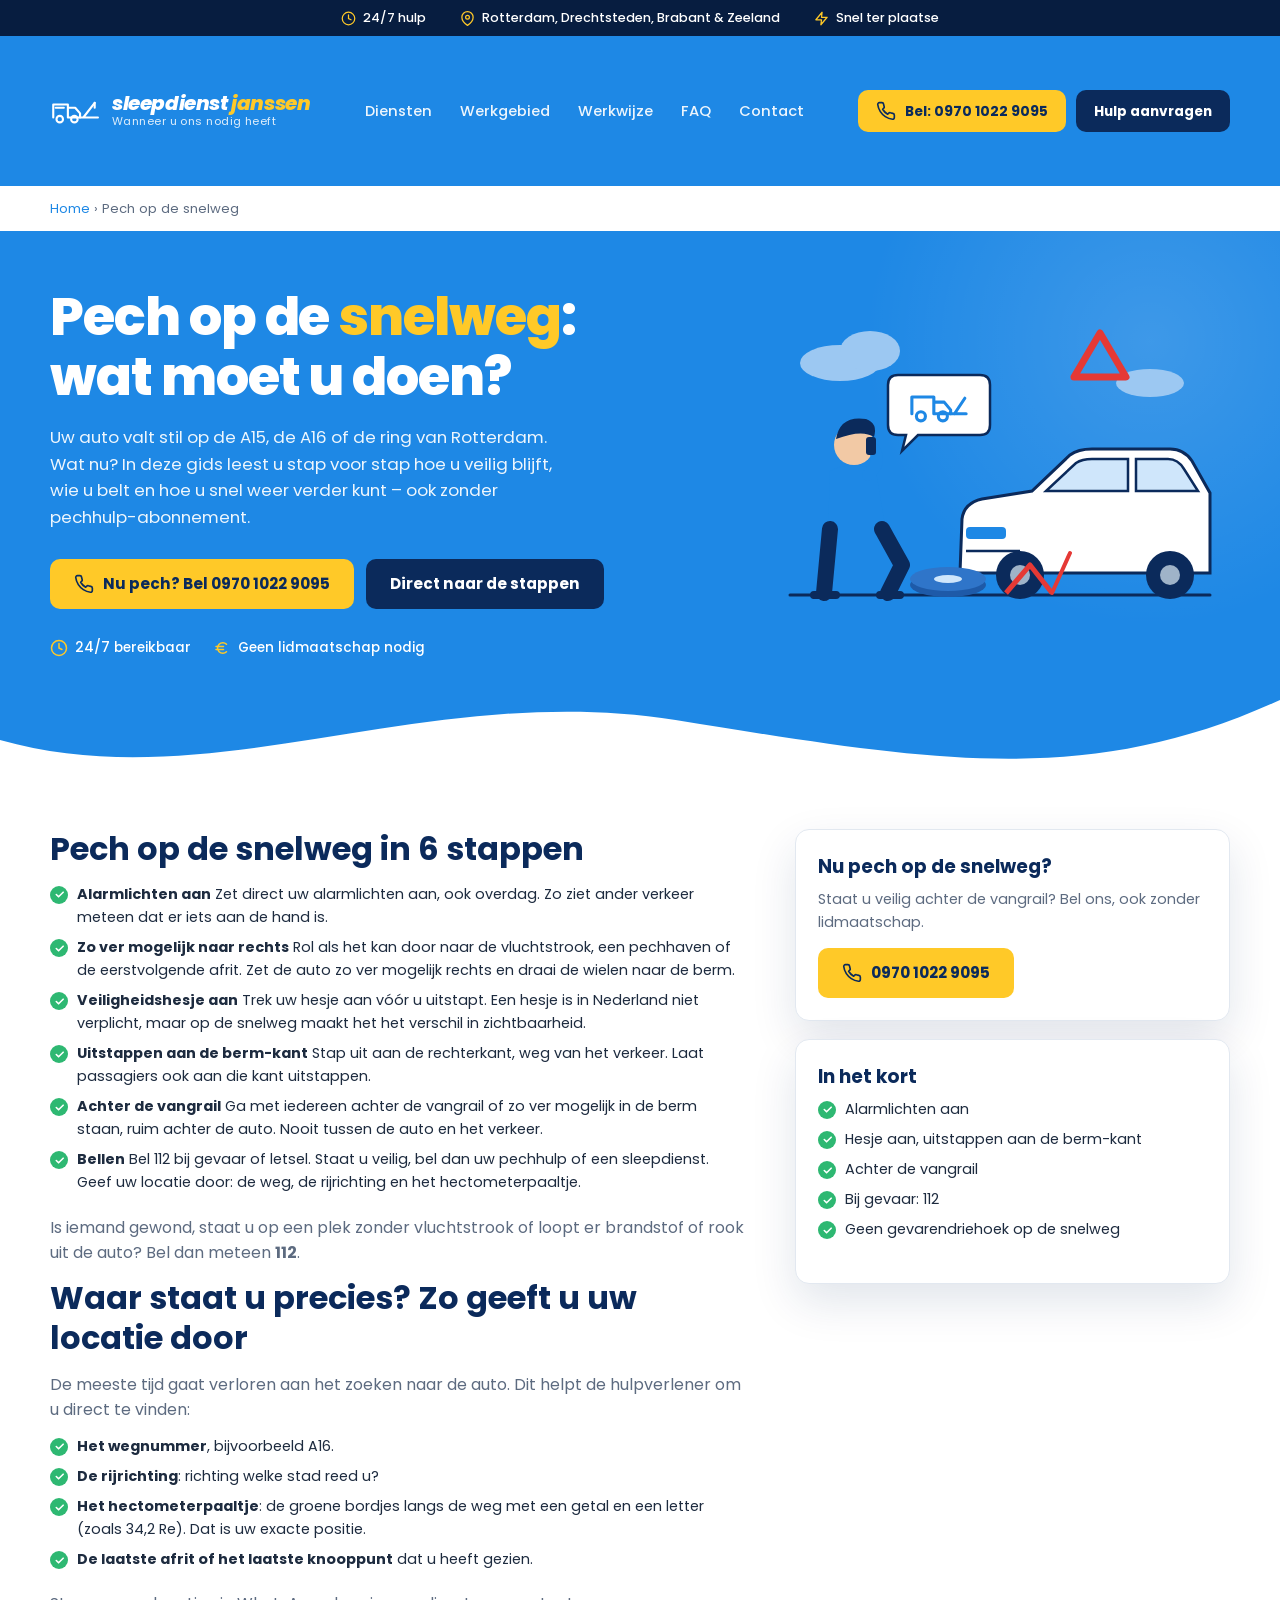
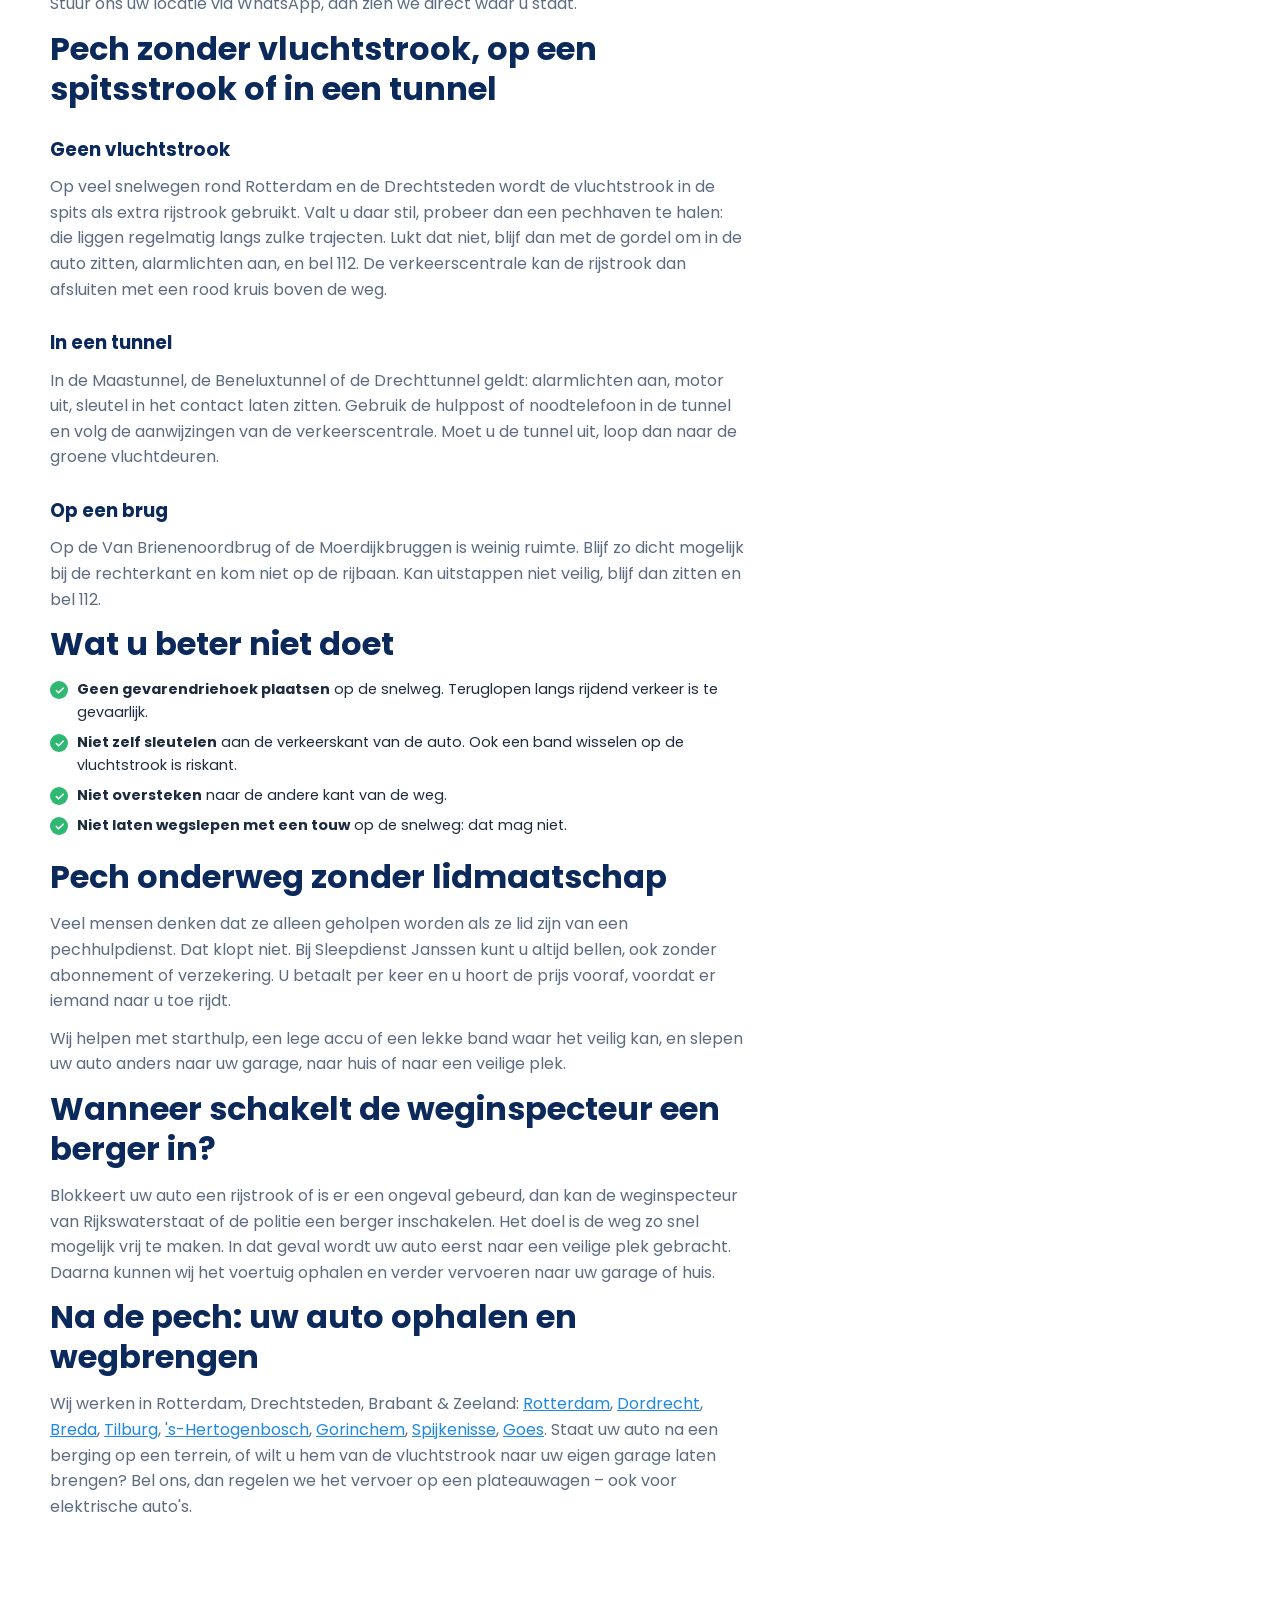
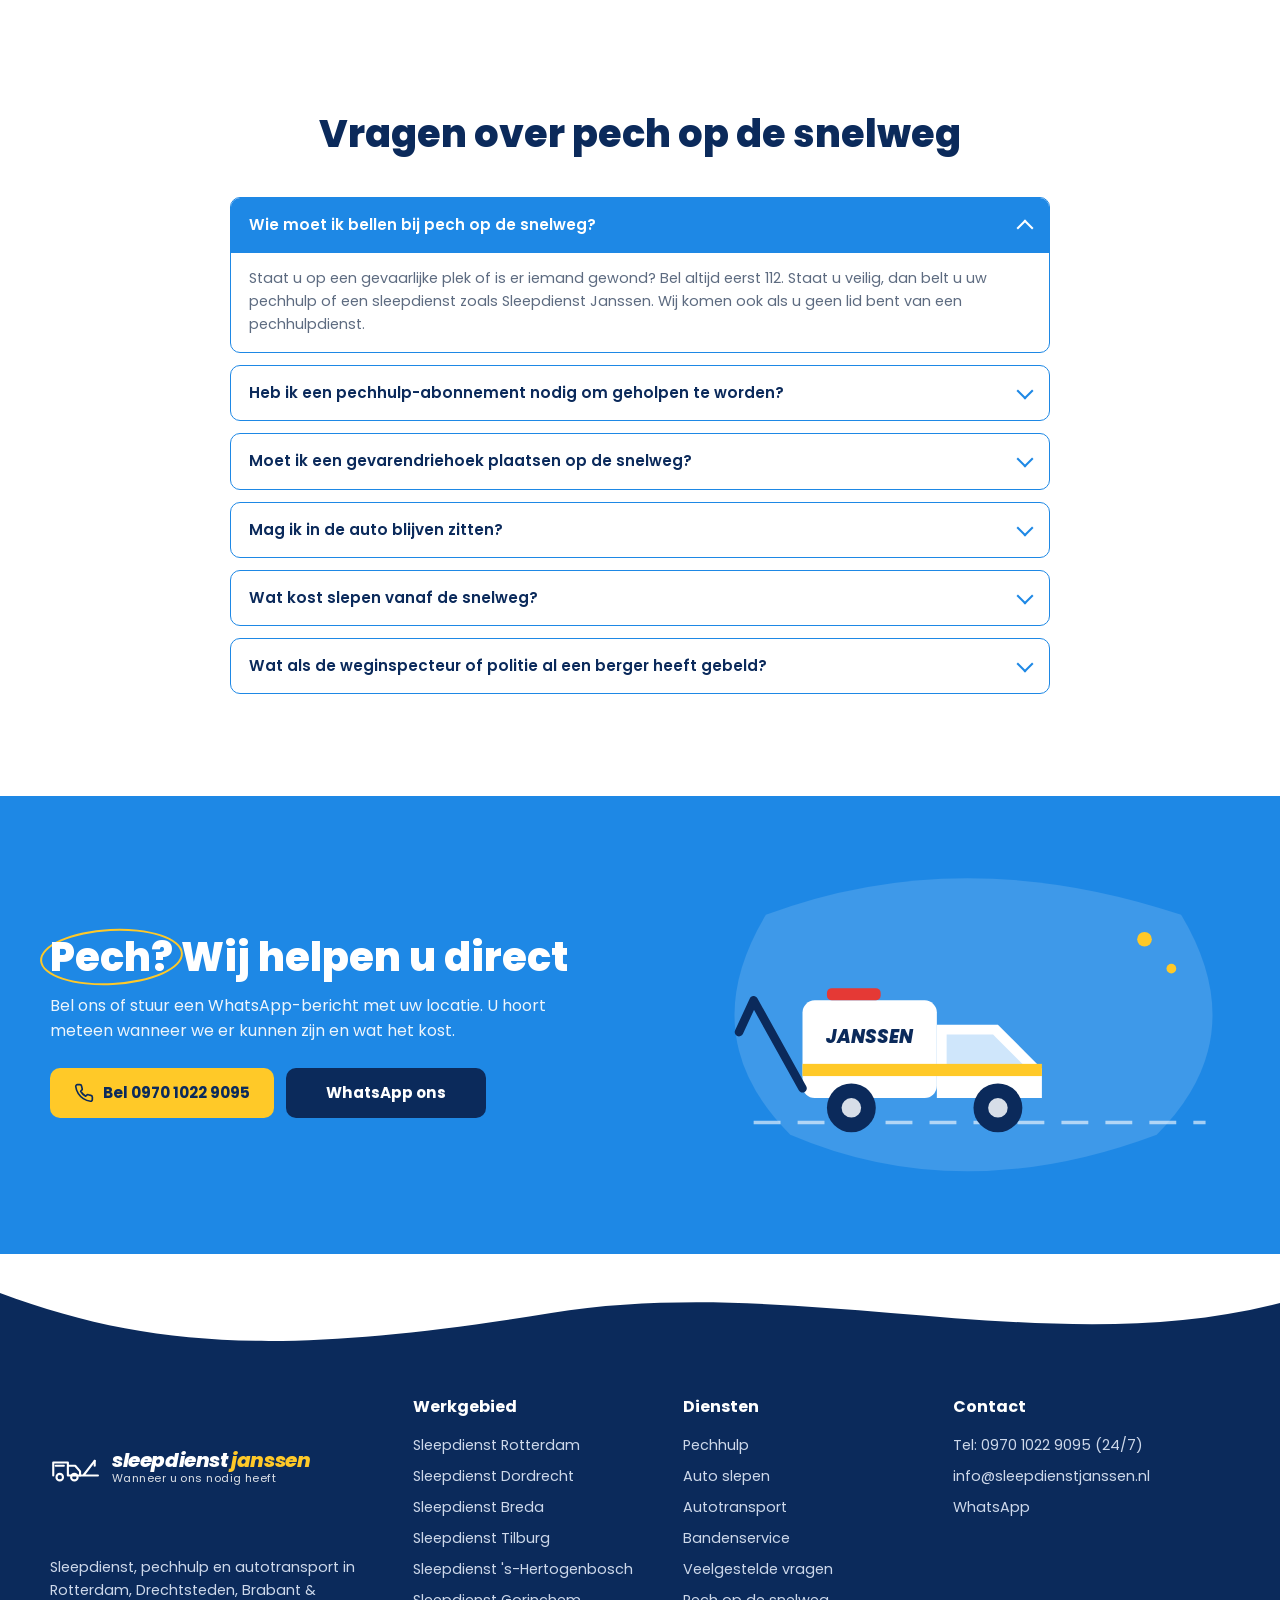
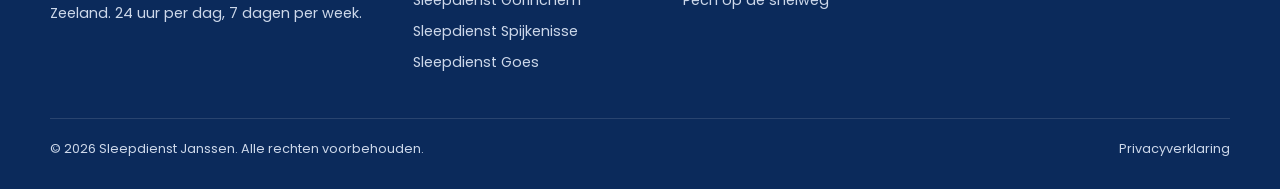
==== pech-op-de-snelweg/index.html @ 015c7e42 "Add guide: Pech op de snelweg (+ internal links from city pages, footer, sitemap) Co-Authored-By: Cl" ====
<!doctype html>
<html lang="nl-NL">
<head>
<meta charset="utf-8">
<meta name="viewport" content="width=device-width, initial-scale=1">
<title>Pech op de snelweg? Wat te doen en wie bellen | Sleepdienst Janssen</title>
<meta name="description" content="Pech op de snelweg? Zo blijft u veilig: alarmlichten, hesje, achter de vangrail. Wie u belt en hoe u hulp krijgt zonder lidmaatschap. 24/7: 0970 1022 9095.">
<link rel="canonical" href="https://sleepdienstjanssen.nl/pech-op-de-snelweg/">
<meta name="theme-color" content="#0b2a5b">
<meta property="og:type" content="website">
<meta property="og:title" content="Pech op de snelweg? Wat te doen en wie bellen | Sleepdienst Janssen">
<meta property="og:description" content="Pech op de snelweg? Zo blijft u veilig: alarmlichten, hesje, achter de vangrail. Wie u belt en hoe u hulp krijgt zonder lidmaatschap. 24/7: 0970 1022 9095.">
<meta property="og:url" content="https://sleepdienstjanssen.nl/pech-op-de-snelweg/">
<meta property="og:locale" content="nl_NL">
<link rel="preconnect" href="https://fonts.googleapis.com">
<link rel="preconnect" href="https://fonts.gstatic.com" crossorigin>
<link href="https://fonts.googleapis.com/css2?family=Poppins:ital,wght@0,400;0,500;0,600;0,700;0,800;1,700&display=swap" rel="stylesheet">
<link rel="stylesheet" href="/assets/style.css">
<link rel="icon" href="/favicon.ico" sizes="48x48">
<link rel="icon" href="/assets/favicon.svg" type="image/svg+xml">
<link rel="apple-touch-icon" href="/assets/icon-180.png">
<link rel="manifest" href="/assets/site.webmanifest">
<script type="application/ld+json">{"@context": "https://schema.org", "@graph": [{"@type": "Article", "headline": "Pech op de snelweg: wat moet u doen?", "inLanguage": "nl-NL", "author": {"@type": "Organization", "name": "Sleepdienst Janssen"}, "publisher": {"@id": "https://sleepdienstjanssen.nl/#business"}, "mainEntityOfPage": "https://sleepdienstjanssen.nl/pech-op-de-snelweg/", "dateModified": "2026-10-22"}, {"@type": "HowTo", "name": "Wat te doen bij pech op de snelweg", "step": [{"@type": "HowToStep", "position": 1, "name": "Alarmlichten aan", "text": "Zet direct uw alarmlichten aan, ook overdag. Zo ziet ander verkeer meteen dat er iets aan de hand is."}, {"@type": "HowToStep", "position": 2, "name": "Zo ver mogelijk naar rechts", "text": "Rol als het kan door naar de vluchtstrook, een pechhaven of de eerstvolgende afrit. Zet de auto zo ver mogelijk rechts en draai de wielen naar de berm."}, {"@type": "HowToStep", "position": 3, "name": "Veiligheidshesje aan", "text": "Trek uw hesje aan vóór u uitstapt. Een hesje is in Nederland niet verplicht, maar op de snelweg maakt het het verschil in zichtbaarheid."}, {"@type": "HowToStep", "position": 4, "name": "Uitstappen aan de berm-kant", "text": "Stap uit aan de rechterkant, weg van het verkeer. Laat passagiers ook aan die kant uitstappen."}, {"@type": "HowToStep", "position": 5, "name": "Achter de vangrail", "text": "Ga met iedereen achter de vangrail of zo ver mogelijk in de berm staan, ruim achter de auto. Nooit tussen de auto en het verkeer."}, {"@type": "HowToStep", "position": 6, "name": "Bellen", "text": "Bel 112 bij gevaar of letsel. Staat u veilig, bel dan uw pechhulp of een sleepdienst. Geef uw locatie door: de weg, de rijrichting en het hectometerpaaltje."}]}, {"@type": "FAQPage", "mainEntity": [{"@type": "Question", "name": "Wie moet ik bellen bij pech op de snelweg?", "acceptedAnswer": {"@type": "Answer", "text": "Staat u op een gevaarlijke plek of is er iemand gewond? Bel altijd eerst 112. Staat u veilig, dan belt u uw pechhulp of een sleepdienst zoals Sleepdienst Janssen. Wij komen ook als u geen lid bent van een pechhulpdienst."}}, {"@type": "Question", "name": "Heb ik een pechhulp-abonnement nodig om geholpen te worden?", "acceptedAnswer": {"@type": "Answer", "text": "Nee. U kunt ons altijd bellen, ook zonder lidmaatschap of verzekering. U betaalt dan per keer en hoort vooraf wat het kost."}}, {"@type": "Question", "name": "Moet ik een gevarendriehoek plaatsen op de snelweg?", "acceptedAnswer": {"@type": "Answer", "text": "Op de snelweg wordt het plaatsen van een gevarendriehoek afgeraden: lopen langs rijdend verkeer is te gevaarlijk. Zet uw alarmlichten aan en ga zelf achter de vangrail staan."}}, {"@type": "Question", "name": "Mag ik in de auto blijven zitten?", "acceptedAnswer": {"@type": "Answer", "text": "Alleen als uitstappen niet veilig kan, bijvoorbeeld als er geen vluchtstrook is. Blijf dan zitten met de gordel om en de alarmlichten aan, en bel 112. Kunt u wel veilig uitstappen, doe dat dan aan de kant van de berm."}}, {"@type": "Question", "name": "Wat kost slepen vanaf de snelweg?", "acceptedAnswer": {"@type": "Answer", "text": "Dat hangt af van de plek, de afstand en het tijdstip. Bij Sleepdienst Janssen hoort u de prijs vooraf aan de telefoon, voordat er iemand naar u toe komt."}}, {"@type": "Question", "name": "Wat als de weginspecteur of politie al een berger heeft gebeld?", "acceptedAnswer": {"@type": "Answer", "text": "Blokkeert uw auto de weg, dan kan de weginspecteur of de politie een berger inschakelen om de rijbaan snel vrij te maken. Die gaat dan voor. Daarna kunnen wij uw auto ophalen en naar uw garage of huis brengen."}}]}, {"@type": "BreadcrumbList", "itemListElement": [{"@type": "ListItem", "position": 1, "name": "Home", "item": "https://sleepdienstjanssen.nl/"}, {"@type": "ListItem", "position": 2, "name": "Pech op de snelweg", "item": "https://sleepdienstjanssen.nl/pech-op-de-snelweg/"}]}]}</script>
</head>
<body>
<svg width="0" height="0" style="position:absolute" aria-hidden="true">
  <symbol id="i-phone" viewBox="0 0 24 24" fill="none" stroke="currentColor" stroke-width="2" stroke-linecap="round" stroke-linejoin="round"><path d="M22 16.9v3a2 2 0 0 1-2.2 2 19.8 19.8 0 0 1-8.6-3.1 19.5 19.5 0 0 1-6-6A19.8 19.8 0 0 1 2.1 4.2 2 2 0 0 1 4.1 2h3a2 2 0 0 1 2 1.7c.1 1 .4 1.9.7 2.8a2 2 0 0 1-.5 2.1L8 9.9a16 16 0 0 0 6 6l1.3-1.3a2 2 0 0 1 2.1-.4c.9.3 1.8.6 2.8.7a2 2 0 0 1 1.7 2z"/></symbol>
  <symbol id="i-clock" viewBox="0 0 24 24" fill="none" stroke="currentColor" stroke-width="2" stroke-linecap="round"><circle cx="12" cy="12" r="10"/><path d="M12 6v6l4 2"/></symbol>
  <symbol id="i-pin" viewBox="0 0 24 24" fill="none" stroke="currentColor" stroke-width="2" stroke-linecap="round" stroke-linejoin="round"><path d="M21 10c0 7-9 13-9 13S3 17 3 10a9 9 0 0 1 18 0z"/><circle cx="12" cy="10" r="3"/></symbol>
  <symbol id="i-bolt" viewBox="0 0 24 24" fill="none" stroke="currentColor" stroke-width="2" stroke-linecap="round" stroke-linejoin="round"><path d="M13 2 3 14h9l-1 8 10-12h-9z"/></symbol>
  <symbol id="i-cal" viewBox="0 0 24 24" fill="none" stroke="currentColor" stroke-width="2" stroke-linecap="round"><rect x="3" y="4" width="18" height="18" rx="2"/><path d="M16 2v4M8 2v4M3 10h18"/></symbol>
  <symbol id="i-send" viewBox="0 0 24 24" fill="none" stroke="currentColor" stroke-width="2" stroke-linecap="round" stroke-linejoin="round"><path d="m22 2-7 20-4-9-9-4z"/><path d="M22 2 11 13"/></symbol>
  <symbol id="i-shield" viewBox="0 0 24 24" fill="none" stroke="currentColor" stroke-width="2" stroke-linecap="round" stroke-linejoin="round"><path d="M12 22s8-4 8-10V5l-8-3-8 3v7c0 6 8 10 8 10z"/><path d="m9 12 2 2 4-4"/></symbol>
  <symbol id="i-euro" viewBox="0 0 24 24" fill="none" stroke="currentColor" stroke-width="2" stroke-linecap="round"><path d="M18 7a7 7 0 1 0 0 10M4 10h10M4 14h10"/></symbol>
  <symbol id="i-user" viewBox="0 0 24 24" fill="none" stroke="currentColor" stroke-width="2" stroke-linecap="round"><circle cx="12" cy="8" r="4"/><path d="M4 21a8 8 0 0 1 16 0"/></symbol>
  <symbol id="i-tool" viewBox="0 0 24 24" fill="none" stroke="currentColor" stroke-width="2" stroke-linecap="round" stroke-linejoin="round"><path d="M14.7 6.3a4 4 0 0 0 5 5L22 14l-8 8-2.3-2.3a4 4 0 0 0-5-5L2 10l8-8z" transform="scale(.9) translate(1 1)"/></symbol>
  <symbol id="i-truck" viewBox="0 0 48 32" fill="none" stroke="currentColor" stroke-width="2.4" stroke-linecap="round" stroke-linejoin="round"><path d="M3 22V9h17v13M20 13h8l5 6v3H20"/><path d="M33 22h12M36 22l8-12"/><circle cx="10" cy="24" r="3.5"/><circle cx="27" cy="24" r="3.5"/></symbol>
  <symbol id="i-car" viewBox="0 0 48 32" fill="none" stroke="currentColor" stroke-width="2.4" stroke-linecap="round" stroke-linejoin="round"><path d="M5 22v-6l5-7h22l7 7h4v6"/><path d="M14 16h20"/><circle cx="13" cy="23" r="3.5"/><circle cx="36" cy="23" r="3.5"/></symbol>
  <symbol id="i-tire" viewBox="0 0 32 32" fill="none" stroke="currentColor" stroke-width="2.4"><circle cx="16" cy="16" r="13"/><circle cx="16" cy="16" r="5"/><path d="M16 3v8M16 21v8M3 16h8M21 16h8"/></symbol>
  <symbol id="i-arrow-l" viewBox="0 0 24 24" fill="none" stroke="currentColor" stroke-width="2.5" stroke-linecap="round" stroke-linejoin="round"><path d="m15 18-6-6 6-6"/></symbol>
  <symbol id="i-arrow-r" viewBox="0 0 24 24" fill="none" stroke="currentColor" stroke-width="2.5" stroke-linecap="round" stroke-linejoin="round"><path d="m9 18 6-6-6-6"/></symbol>
  <symbol id="i-logo" viewBox="0 0 64 40" fill="none" stroke="currentColor" stroke-width="2.6" stroke-linecap="round" stroke-linejoin="round"><path d="M4 28V12h18v16M22 16h9l6 7v5H22"/><path d="M37 28h22M41 28l14-18"/><path d="M55 10v6"/><circle cx="12" cy="30" r="4"/><circle cx="30" cy="30" r="4"/><path d="M7 16h10"/></symbol>
  <symbol id="i-google" viewBox="0 0 24 24"><path fill="#4285F4" d="M22.6 12.2c0-.8-.1-1.4-.2-2.1H12v4h6c-.1 1-.8 2.6-2.3 3.6l3.5 2.7c2.1-1.9 3.4-4.8 3.4-8.2z"/><path fill="#34A853" d="M12 23c2.9 0 5.4-1 7.2-2.6l-3.5-2.7c-.9.7-2.2 1.1-3.7 1.1-2.8 0-5.2-1.9-6.1-4.5H2.3v2.8C4.1 20.7 7.8 23 12 23z"/><path fill="#FBBC05" d="M5.9 14.3c-.2-.7-.4-1.4-.4-2.3s.1-1.6.4-2.3V6.9H2.3C1.5 8.4 1 10.1 1 12s.5 3.6 1.3 5.1z"/><path fill="#EA4335" d="M12 5.4c1.6 0 2.7.7 3.3 1.3l2.4-2.4C16.4 2.9 14.4 2 12 2 7.8 2 4.1 4.3 2.3 7.9l3.6 2.8C6.8 7.3 9.2 5.4 12 5.4z"/></symbol>
</svg>

<div class="topbar"><div class="container">
  <span><svg><use href="#i-clock"/></svg>24/7 hulp</span>
  <span><svg><use href="#i-pin"/></svg>Rotterdam, Drechtsteden, Brabant & Zeeland</span>
  <span><svg><use href="#i-bolt"/></svg>Snel ter plaatse</span>
</div></div>
<header class="navwrap" id="nav">
  <nav class="container">
    <a class="logo" href="/" aria-label="Sleepdienst Janssen — home">
      <svg><use href="#i-logo"/></svg>
      <span><b>sleepdienst <em>janssen</em></b><small>Wanneer u ons nodig heeft</small></span>
    </a>
    <ul class="navlinks" id="navlinks">
      <li><a href="/#diensten">Diensten</a></li>
      <li><a href="/#werkgebied">Werkgebied</a></li>
      <li><a href="/#werkwijze">Werkwijze</a></li>
      <li><a href="/#faq">FAQ</a></li>
      <li><a href="#contact">Contact</a></li>
    </ul>
    <div class="navcta">
      <a class="btn btn-yellow" href="tel:+3197010229095"><svg class="ico"><use href="#i-phone"/></svg>Bel: 0970 1022 9095</a>
      <a class="btn btn-navy" href="#contact">Hulp aanvragen</a>
    </div>
    <button class="burger" id="burger" aria-label="Menu openen" aria-expanded="false" aria-controls="navlinks">
      <svg viewBox="0 0 24 24" fill="none" stroke="currentColor" stroke-width="2.4" stroke-linecap="round"><path d="M3 6h18M3 12h18M3 18h18"/></svg>
    </button>
  </nav>
</header>
<nav class="crumbs container" aria-label="Kruimelpad"><a href="/">Home</a> › <span>Pech op de snelweg</span></nav>
<main>
<section class="hero hero-city">
  <div class="container hero-grid">
    <div>
      <h1>Pech op de <span>snelweg</span>: wat moet u doen?</h1>
      <p>Uw auto valt stil op de A15, de A16 of de ring van Rotterdam. Wat nu? In deze gids leest u stap voor stap hoe u veilig blijft, wie u belt en hoe u snel weer verder kunt – ook zonder pechhulp-abonnement.</p>
      <div class="actions">
        <a class="btn btn-yellow" href="tel:+3197010229095"><svg class="ico"><use href="#i-phone"/></svg>Nu pech? Bel 0970 1022 9095</a>
        <a class="btn btn-navy" href="#stappen">Direct naar de stappen</a>
      </div>
      <div class="trust">
        <span><svg><use href="#i-clock"/></svg>24/7 bereikbaar</span>
        <span><svg><use href="#i-euro"/></svg>Geen lidmaatschap nodig</span>
      </div>
    </div>
    <div class="hero-art"><svg viewBox="0 0 460 340" role="img" aria-label="Bestuurder met een lekke band belt Sleepdienst Janssen">
          <g fill="#9cc8f2"><ellipse cx="70" cy="60" rx="40" ry="18"/><ellipse cx="100" cy="48" rx="30" ry="20"/><ellipse cx="380" cy="80" rx="34" ry="14"/></g>
          <path d="M20 292 H440" stroke="#0b2a5b" stroke-width="3" stroke-linecap="round"/>
          <!-- auto -->
          <path d="M190 270 L192 216 Q194 200 212 196 L262 188 L300 152 Q308 146 322 146 L400 146 Q414 146 422 158 L440 190 L440 270Z" fill="#fff" stroke="#0b2a5b" stroke-width="3"/>
          <path d="M306 160 Q312 156 322 156 L358 156 L358 188 L276 188Z" fill="#cfe6fb" stroke="#0b2a5b" stroke-width="2.5"/>
          <path d="M366 156 L398 156 Q408 156 414 166 L428 188 L366 188Z" fill="#cfe6fb" stroke="#0b2a5b" stroke-width="2.5"/>
          <rect x="196" y="224" width="40" height="12" rx="4" fill="#1e88e5"/>
          <path d="M196 248 H250" stroke="#0b2a5b" stroke-width="2.5"/>
          <circle cx="250" cy="272" r="24" fill="#0b2a5b"/><circle cx="250" cy="272" r="10" fill="#9fb3c8"/>
          <circle cx="400" cy="272" r="24" fill="#0b2a5b"/><circle cx="400" cy="272" r="10" fill="#9fb3c8"/>
          <!-- krik -->
          <path d="M236 290 L260 262 L282 290" fill="none" stroke="#e53935" stroke-width="5" stroke-linejoin="round"/>
          <path d="M282 290 L300 250" stroke="#e53935" stroke-width="4" stroke-linecap="round"/>
          <!-- lekke band -->
          <ellipse cx="178" cy="282" rx="38" ry="12" fill="#1e5aa8"/><ellipse cx="178" cy="276" rx="38" ry="12" fill="#2f75c9"/><ellipse cx="178" cy="276" rx="14" ry="4" fill="#cfe6fb"/>
          <!-- gevarendriehoek -->
          <path d="M330 30 L356 74 L304 74Z" fill="none" stroke="#e53935" stroke-width="7" stroke-linejoin="round"/>
          <!-- persoon -->
          <circle cx="84" cy="142" r="20" fill="#f2c9a5"/>
          <path d="M66 136 Q70 112 96 116 Q108 120 104 134 Q92 126 66 136Z" fill="#0b2a5b"/>
          <path d="M60 168 Q84 156 106 168 L116 228 L58 228Z" fill="#1e88e5"/>
          <path d="M98 172 Q112 160 104 146" stroke="#1e88e5" stroke-width="12" stroke-linecap="round" fill="none"/>
          <rect x="96" y="134" width="10" height="18" rx="3" fill="#0b2a5b"/>
          <path d="M60 226 L54 290 M112 226 L132 262 L118 290" stroke="#0b2a5b" stroke-width="16" stroke-linecap="round" stroke-linejoin="round" fill="none"/>
          <path d="M44 292 h22 M110 292 h20" stroke="#0b2a5b" stroke-width="8" stroke-linecap="round"/>
          <!-- spreekballon -->
          <g transform="translate(118 72)">
            <path d="M0 10 Q0 0 10 0 H92 Q102 0 102 10 V50 Q102 60 92 60 H30 L14 76 L18 60 H10 Q0 60 0 50Z" fill="#fff" stroke="#0b2a5b" stroke-width="2.5"/>
            <use href="#i-truck" x="20" y="10" width="62" height="42" color="#1e88e5"/>
          </g>
        </svg>
</div>
  </div>
  <svg class="wave" viewBox="0 0 1440 120" preserveAspectRatio="none" aria-hidden="true"><path d="M0 70 C 240 130, 480 10, 760 50 S 1220 120, 1440 30 L1440 120 L0 120Z" fill="#fff"/></svg>
</section>
<section class="section city-body">
  <div class="container city-grid">
    <article class="prose">
      <h2 id="stappen">Pech op de snelweg in 6 stappen</h2>
      <ol class="checks"><li><span><b>Alarmlichten aan</b> Zet direct uw alarmlichten aan, ook overdag. Zo ziet ander verkeer meteen dat er iets aan de hand is.</span></li><li><span><b>Zo ver mogelijk naar rechts</b> Rol als het kan door naar de vluchtstrook, een pechhaven of de eerstvolgende afrit. Zet de auto zo ver mogelijk rechts en draai de wielen naar de berm.</span></li><li><span><b>Veiligheidshesje aan</b> Trek uw hesje aan vóór u uitstapt. Een hesje is in Nederland niet verplicht, maar op de snelweg maakt het het verschil in zichtbaarheid.</span></li><li><span><b>Uitstappen aan de berm-kant</b> Stap uit aan de rechterkant, weg van het verkeer. Laat passagiers ook aan die kant uitstappen.</span></li><li><span><b>Achter de vangrail</b> Ga met iedereen achter de vangrail of zo ver mogelijk in de berm staan, ruim achter de auto. Nooit tussen de auto en het verkeer.</span></li><li><span><b>Bellen</b> Bel 112 bij gevaar of letsel. Staat u veilig, bel dan uw pechhulp of een sleepdienst. Geef uw locatie door: de weg, de rijrichting en het hectometerpaaltje.</span></li></ol>
      <p>Is iemand gewond, staat u op een plek zonder vluchtstrook of loopt er brandstof of rook uit de auto? Bel dan meteen <strong>112</strong>.</p>

      <h2>Waar staat u precies? Zo geeft u uw locatie door</h2>
      <p>De meeste tijd gaat verloren aan het zoeken naar de auto. Dit helpt de hulpverlener om u direct te vinden:</p>
      <ul class="checks">
        <li><span><b>Het wegnummer</b>, bijvoorbeeld A16.</span></li>
        <li><span><b>De rijrichting</b>: richting welke stad reed u?</span></li>
        <li><span><b>Het hectometerpaaltje</b>: de groene bordjes langs de weg met een getal en een letter (zoals 34,2 Re). Dat is uw exacte positie.</span></li>
        <li><span><b>De laatste afrit of het laatste knooppunt</b> dat u heeft gezien.</span></li>
      </ul>
      <p>Stuur ons uw locatie via WhatsApp, dan zien we direct waar u staat.</p>

      <h2>Pech zonder vluchtstrook, op een spitsstrook of in een tunnel</h2>
      <h3>Geen vluchtstrook</h3>
      <p>Op veel snelwegen rond Rotterdam en de Drechtsteden wordt de vluchtstrook in de spits als extra rijstrook gebruikt. Valt u daar stil, probeer dan een pechhaven te halen: die liggen regelmatig langs zulke trajecten. Lukt dat niet, blijf dan met de gordel om in de auto zitten, alarmlichten aan, en bel 112. De verkeerscentrale kan de rijstrook dan afsluiten met een rood kruis boven de weg.</p>
      <h3>In een tunnel</h3>
      <p>In de Maastunnel, de Beneluxtunnel of de Drechttunnel geldt: alarmlichten aan, motor uit, sleutel in het contact laten zitten. Gebruik de hulppost of noodtelefoon in de tunnel en volg de aanwijzingen van de verkeerscentrale. Moet u de tunnel uit, loop dan naar de groene vluchtdeuren.</p>
      <h3>Op een brug</h3>
      <p>Op de Van Brienenoordbrug of de Moerdijkbruggen is weinig ruimte. Blijf zo dicht mogelijk bij de rechterkant en kom niet op de rijbaan. Kan uitstappen niet veilig, blijf dan zitten en bel 112.</p>

      <h2>Wat u beter niet doet</h2>
      <ul class="checks">
        <li><span><b>Geen gevarendriehoek plaatsen</b> op de snelweg. Teruglopen langs rijdend verkeer is te gevaarlijk.</span></li>
        <li><span><b>Niet zelf sleutelen</b> aan de verkeerskant van de auto. Ook een band wisselen op de vluchtstrook is riskant.</span></li>
        <li><span><b>Niet oversteken</b> naar de andere kant van de weg.</span></li>
        <li><span><b>Niet laten wegslepen met een touw</b> op de snelweg: dat mag niet.</span></li>
      </ul>

      <h2>Pech onderweg zonder lidmaatschap</h2>
      <p>Veel mensen denken dat ze alleen geholpen worden als ze lid zijn van een pechhulpdienst. Dat klopt niet. Bij Sleepdienst Janssen kunt u altijd bellen, ook zonder abonnement of verzekering. U betaalt per keer en u hoort de prijs vooraf, voordat er iemand naar u toe rijdt.</p>
      <p>Wij helpen met starthulp, een lege accu of een lekke band waar het veilig kan, en slepen uw auto anders naar uw garage, naar huis of naar een veilige plek.</p>

      <h2>Wanneer schakelt de weginspecteur een berger in?</h2>
      <p>Blokkeert uw auto een rijstrook of is er een ongeval gebeurd, dan kan de weginspecteur van Rijkswaterstaat of de politie een berger inschakelen. Het doel is de weg zo snel mogelijk vrij te maken. In dat geval wordt uw auto eerst naar een veilige plek gebracht. Daarna kunnen wij het voertuig ophalen en verder vervoeren naar uw garage of huis.</p>

      <h2>Na de pech: uw auto ophalen en wegbrengen</h2>
      <p>Wij werken in Rotterdam, Drechtsteden, Brabant & Zeeland: <a href="/sleepdienst-rotterdam/">Rotterdam</a>, <a href="/sleepdienst-dordrecht/">Dordrecht</a>, <a href="/sleepdienst-breda/">Breda</a>, <a href="/sleepdienst-tilburg/">Tilburg</a>, <a href="/sleepdienst-den-bosch/">&#x27;s-Hertogenbosch</a>, <a href="/sleepdienst-gorinchem/">Gorinchem</a>, <a href="/sleepdienst-spijkenisse/">Spijkenisse</a>, <a href="/sleepdienst-goes/">Goes</a>. Staat uw auto na een berging op een terrein, of wilt u hem van de vluchtstrook naar uw eigen garage laten brengen? Bel ons, dan regelen we het vervoer op een plateauwagen – ook voor elektrische auto's.</p>
    </article>
    <aside class="side">
      <div class="side-card">
        <h3>Nu pech op de snelweg?</h3>
        <p>Staat u veilig achter de vangrail? Bel ons, ook zonder lidmaatschap.</p>
        <a class="btn btn-yellow" href="tel:+3197010229095"><svg class="ico"><use href="#i-phone"/></svg>0970 1022 9095</a>
      </div>
      <div class="side-card">
        <h3>In het kort</h3>
        <ul class="checks">
          <li>Alarmlichten aan</li>
          <li>Hesje aan, uitstappen aan de berm-kant</li>
          <li>Achter de vangrail</li>
          <li>Bij gevaar: 112</li>
          <li>Geen gevarendriehoek op de snelweg</li>
        </ul>
      </div>
    </aside>
  </div>
</section>
<section class="section" id="faq">
  <div class="container">
    <h2 class="title center">Vragen over pech op de snelweg</h2>
    <div class="faq narrow"><details open><summary>Wie moet ik bellen bij pech op de snelweg?</summary><p>Staat u op een gevaarlijke plek of is er iemand gewond? Bel altijd eerst 112. Staat u veilig, dan belt u uw pechhulp of een sleepdienst zoals Sleepdienst Janssen. Wij komen ook als u geen lid bent van een pechhulpdienst.</p></details><details><summary>Heb ik een pechhulp-abonnement nodig om geholpen te worden?</summary><p>Nee. U kunt ons altijd bellen, ook zonder lidmaatschap of verzekering. U betaalt dan per keer en hoort vooraf wat het kost.</p></details><details><summary>Moet ik een gevarendriehoek plaatsen op de snelweg?</summary><p>Op de snelweg wordt het plaatsen van een gevarendriehoek afgeraden: lopen langs rijdend verkeer is te gevaarlijk. Zet uw alarmlichten aan en ga zelf achter de vangrail staan.</p></details><details><summary>Mag ik in de auto blijven zitten?</summary><p>Alleen als uitstappen niet veilig kan, bijvoorbeeld als er geen vluchtstrook is. Blijf dan zitten met de gordel om en de alarmlichten aan, en bel 112. Kunt u wel veilig uitstappen, doe dat dan aan de kant van de berm.</p></details><details><summary>Wat kost slepen vanaf de snelweg?</summary><p>Dat hangt af van de plek, de afstand en het tijdstip. Bij Sleepdienst Janssen hoort u de prijs vooraf aan de telefoon, voordat er iemand naar u toe komt.</p></details><details><summary>Wat als de weginspecteur of politie al een berger heeft gebeld?</summary><p>Blokkeert uw auto de weg, dan kan de weginspecteur of de politie een berger inschakelen om de rijbaan snel vrij te maken. Die gaat dan voor. Daarna kunnen wij uw auto ophalen en naar uw garage of huis brengen.</p></details></div>
  </div>
</section>
<section class="cta" id="contact">
  <div class="container cta-grid">
    <div>
      <h2><span class="hl">Pech?</span> Wij helpen u direct</h2>
      <p>Bel ons of stuur een WhatsApp-bericht met uw locatie. U hoort meteen wanneer we er kunnen zijn en wat het kost.</p>
      <div class="actions">
        <a class="btn btn-yellow" href="tel:+3197010229095"><svg class="ico"><use href="#i-phone"/></svg>Bel 0970 1022 9095</a>
        <a class="btn btn-navy" href="https://wa.me/3197010229095?text=Hallo%20Sleepdienst%20Janssen%2C%20ik%20heb%20hulp%20nodig.%20Mijn%20locatie%20is%3A%20" target="_blank" rel="noopener">WhatsApp ons</a>
      </div>
    </div>
    <svg viewBox="0 0 420 260" role="img" aria-label="Sleepwagen onderweg naar een klant">
      <path d="M40 40 Q200 -20 380 40 Q440 140 360 220 Q200 280 60 220 Q-20 140 40 40Z" fill="#fff" opacity=".14"/>
      <path d="M30 210 H400" stroke="#fff" stroke-width="3" stroke-dasharray="22 14" opacity=".6"/>
      <g transform="translate(70 70)">
        <rect x="0" y="40" width="110" height="80" rx="10" fill="#fff"/>
        <path d="M110 60 h50 l36 36 v24 H110Z" fill="#fff"/>
        <path d="M118 68 h38 l26 26 h-64Z" fill="#cfe6fb"/>
        <rect x="0" y="92" width="196" height="10" fill="#ffc928"/>
        <rect x="20" y="30" width="44" height="10" rx="4" fill="#e53935"/>
        <path d="M0 112 L-40 40 M-40 40 L-52 66" stroke="#0b2a5b" stroke-width="7" stroke-linecap="round"/>
        <circle cx="40" cy="128" r="20" fill="#0b2a5b"/><circle cx="40" cy="128" r="8" fill="#d7dee8"/>
        <circle cx="160" cy="128" r="20" fill="#0b2a5b"/><circle cx="160" cy="128" r="8" fill="#d7dee8"/>
        <text x="55" y="75" text-anchor="middle" font-family="Poppins,Arial" font-weight="800" font-style="italic" font-size="15" fill="#0b2a5b">JANSSEN</text>
      </g>
      <g fill="#ffc928"><circle cx="350" cy="60" r="6"/><circle cx="372" cy="84" r="4"/></g>
    </svg>

  </div>
</section>
</main>
<footer>
  <svg class="wave-top" viewBox="0 0 1440 90" preserveAspectRatio="none" aria-hidden="true"><path d="M0 0 H1440 V30 C 1180 90, 900 0, 620 40 S 180 80, 0 20Z" fill="#fff"/></svg>
  <div class="container">
    <div class="foot">
      <div>
        <a class="logo" href="/"><svg><use href="#i-logo"/></svg><span><b>sleepdienst <em>janssen</em></b><small>Wanneer u ons nodig heeft</small></span></a>
        <p>Sleepdienst, pechhulp en autotransport in Rotterdam, Drechtsteden, Brabant & Zeeland. 24 uur per dag, 7 dagen per week.</p>
      </div>
      <div><h4>Werkgebied</h4><ul><li><a href="/sleepdienst-rotterdam/">Sleepdienst Rotterdam</a></li><li><a href="/sleepdienst-dordrecht/">Sleepdienst Dordrecht</a></li><li><a href="/sleepdienst-breda/">Sleepdienst Breda</a></li><li><a href="/sleepdienst-tilburg/">Sleepdienst Tilburg</a></li><li><a href="/sleepdienst-den-bosch/">Sleepdienst &#x27;s-Hertogenbosch</a></li><li><a href="/sleepdienst-gorinchem/">Sleepdienst Gorinchem</a></li><li><a href="/sleepdienst-spijkenisse/">Sleepdienst Spijkenisse</a></li><li><a href="/sleepdienst-goes/">Sleepdienst Goes</a></li></ul></div>
      <div><h4>Diensten</h4><ul><li><a href="/#diensten">Pechhulp</a></li><li><a href="/#diensten">Auto slepen</a></li><li><a href="/#diensten">Autotransport</a></li><li><a href="/#diensten">Bandenservice</a></li><li><a href="/#faq">Veelgestelde vragen</a></li><li><a href="/pech-op-de-snelweg/">Pech op de snelweg</a></li></ul></div>
      <div><h4>Contact</h4><ul>
        <li>Tel: <a href="tel:+3197010229095">0970 1022 9095</a> (24/7)</li>
        <li><a href="mailto:info@sleepdienstjanssen.nl">info@sleepdienstjanssen.nl</a></li>
        <li><a href="https://wa.me/3197010229095" target="_blank" rel="noopener">WhatsApp</a></li>
      </ul></div>
    </div>
    <div class="foot-bottom">
      <span>© 2026 Sleepdienst Janssen. Alle rechten voorbehouden.</span>
      <div><a href="/privacy/">Privacyverklaring</a></div>
    </div>
  </div>
</footer>
<a class="mobile-call" href="tel:+3197010229095"><svg class="ico"><use href="#i-phone"/></svg>BEL DIRECT — 24/7 HULP</a>
<script src="/assets/site.js" defer></script>
</body>
</html>
---- assets/style.css ----
/* ===== Pas hier de huisstijl aan ===== */
:root{
  --navy:#0b2a5b;--navy2:#071d40;--blue:#1e88e5;--blue2:#1673c7;--sky:#e8f3fd;--yellow:#ffc928;--yellow2:#f2b705;
  --red:#e53935;--green:#2eb872;--text:#1d2b3f;--muted:#5d6b80;--line:#e2e8f0;--white:#fff;--max:1180px;--r:14px;
  --shadow:0 18px 45px rgba(11,42,91,.12)
}
*{box-sizing:border-box;margin:0;padding:0}
html{scroll-behavior:smooth}
body{font-family:Poppins,ui-sans-serif,system-ui,-apple-system,"Segoe UI",Roboto,Arial,sans-serif;background:#fff;color:var(--text);line-height:1.6;overflow-x:hidden}
a{color:inherit;text-decoration:none}
img,svg{display:block;max-width:100%}
.container{width:min(calc(100% - 32px),var(--max));margin:auto}
.btn{display:inline-flex;align-items:center;justify-content:center;gap:9px;min-height:50px;padding:0 22px;border-radius:10px;font-weight:700;font-size:.95rem;border:2px solid transparent;cursor:pointer;transition:.2s;font-family:inherit}
.btn-yellow{background:var(--yellow);color:var(--navy)}.btn-yellow:hover{background:var(--yellow2);transform:translateY(-2px)}
.btn-navy{background:var(--navy);color:#fff}.btn-navy:hover{background:var(--navy2);transform:translateY(-2px)}
.btn-ghost{border-color:var(--navy);color:var(--navy);background:#fff}.btn-ghost:hover{background:var(--navy);color:#fff}
.ico{width:20px;height:20px;flex:none}
.hl{position:relative;display:inline-block;z-index:0}
.hl:before{content:"";position:absolute;inset:-4px -10px;border:2.5px solid var(--yellow);border-radius:50%;transform:rotate(-3deg);z-index:-1}
.eyebrow{color:var(--blue);font-weight:700;font-size:.8rem;letter-spacing:.12em;text-transform:uppercase;margin-bottom:8px}
h2.title{font-size:clamp(1.7rem,3.4vw,2.4rem);line-height:1.2;color:var(--navy);font-weight:800}
.center{text-align:center}

/* topbar + nav */
.topbar{background:var(--navy2);color:#fff;font-size:.8rem;font-weight:500}
.topbar .container{display:flex;justify-content:center;gap:34px;padding:8px 0;flex-wrap:wrap}
.topbar span{display:inline-flex;align-items:center;gap:7px}.topbar svg{width:15px;height:15px;color:var(--yellow)}
.navwrap{position:sticky;top:0;z-index:100;background:var(--blue);transition:box-shadow .2s}
.navwrap.scrolled{box-shadow:0 8px 25px rgba(7,29,64,.25)}
nav{display:flex;align-items:center;justify-content:space-between;gap:20px;min-height:76px}
.logo{display:flex;align-items:center;gap:10px;color:#fff}
.logo svg{width:52px;height:auto}
.logo b{display:block;font-weight:800;font-style:italic;font-size:1.25rem;line-height:1;letter-spacing:-.02em}
.logo b em{color:var(--yellow);font-style:italic}
.logo small{display:block;font-size:.7rem;opacity:.85;letter-spacing:.04em}
.navlinks{display:flex;gap:28px;list-style:none;color:#fff;font-weight:500;font-size:.92rem}
.navlinks a{opacity:.92}.navlinks a:hover{opacity:1;color:var(--yellow)}
.navcta{display:flex;gap:10px}.navcta .btn{min-height:42px;padding:0 16px;font-size:.85rem}
.burger{display:none;background:none;border:0;color:#fff;cursor:pointer;padding:6px}
.burger svg{width:28px;height:28px}

/* hero */
.hero{position:relative;background:var(--blue);color:#fff;padding:56px 0 150px;overflow:hidden}
.hero:before{content:"";position:absolute;right:-180px;top:-200px;width:620px;height:620px;border-radius:50%;background:radial-gradient(circle,rgba(255,255,255,.14),transparent 65%)}
.hero-grid{display:grid;grid-template-columns:1fr 1fr;gap:40px;align-items:center;position:relative;z-index:1}
.hero h1{font-size:clamp(2rem,4.6vw,3.3rem);line-height:1.12;font-weight:800;margin-bottom:18px;letter-spacing:-.02em}
.hero h1 span{color:var(--yellow)}
.hero p{font-size:1.05rem;opacity:.92;max-width:520px;margin-bottom:28px}
.hero .actions{display:flex;flex-wrap:wrap;gap:12px}
.hero .btn-navy{border-color:rgba(255,255,255,.0)}
.trust{display:flex;gap:22px;flex-wrap:wrap;margin-top:28px;font-size:.85rem;font-weight:500}
.trust span{display:inline-flex;align-items:center;gap:7px}.trust svg{width:18px;height:18px;color:var(--yellow)}
.hero-art{position:relative;width:100%}
.hero-art .truck{width:100%;filter:drop-shadow(0 25px 30px rgba(7,29,64,.35))}
.badge24{position:absolute;left:4%;top:-4%;width:118px;height:118px;border-radius:50%;background:var(--navy);border:4px solid var(--yellow);display:grid;place-items:center;text-align:center;transform:rotate(-10deg);box-shadow:var(--shadow)}
.badge24 b{display:block;font-size:1.9rem;line-height:1;color:var(--yellow);font-weight:800;font-style:italic}
.badge24 span{display:block;font-size:.72rem;font-weight:700;letter-spacing:.06em}
.badge24 i{display:block;font-style:normal;background:var(--yellow);color:var(--navy);font-size:.6rem;font-weight:800;padding:1px 6px;border-radius:3px;margin-top:3px}
.wave{position:absolute;left:0;right:0;bottom:-1px;width:100%;height:120px}

/* services */
.services{position:relative;z-index:2;margin-top:-110px}
.svc-grid{display:grid;grid-template-columns:repeat(3,1fr);gap:24px}
.svc{background:#fff;border-radius:var(--r);box-shadow:var(--shadow);overflow:hidden;display:flex;flex-direction:column;transition:.25s}
.svc:hover{transform:translateY(-5px)}
.svc-head{background:var(--yellow);color:var(--navy);display:flex;align-items:center;gap:12px;padding:16px 22px;font-weight:800;font-size:1.08rem}
.svc-head svg{width:30px;height:30px}
.svc-body{padding:22px;display:flex;flex-direction:column;flex:1}
.svc-body p{color:var(--muted);font-size:.92rem;margin-bottom:12px}
.checks{list-style:none;display:grid;gap:7px;margin-bottom:20px;font-size:.9rem}
.checks li{display:flex;gap:9px;align-items:flex-start}
.checks li:before{content:"";flex:none;width:18px;height:18px;margin-top:3px;border-radius:50%;background:var(--green) url("data:image/svg+xml,%3Csvg xmlns='http://www.w3.org/2000/svg' viewBox='0 0 24 24' fill='none' stroke='white' stroke-width='3.5' stroke-linecap='round' stroke-linejoin='round'%3E%3Cpath d='M5 12l5 5L20 7'/%3E%3C/svg%3E") center/11px no-repeat}
.svc-body .btn{margin-top:auto;align-self:flex-start;min-height:44px;font-size:.88rem}
.route{display:grid;gap:10px;margin-bottom:18px}
.route label{font-size:.78rem;font-weight:600;color:var(--muted)}
.route .field{display:flex;align-items:center;gap:10px;background:var(--sky);border-radius:9px;padding:0 12px;border:1.5px solid transparent}
.route .field:focus-within{border-color:var(--blue)}
.route .field svg{width:18px;height:18px;color:var(--blue);flex:none}
.route input{border:0;background:none;outline:none;font:inherit;font-size:.9rem;padding:11px 0;width:100%;color:var(--text)}

/* section */
.section{padding:90px 0}
.why{display:grid;grid-template-columns:.9fr 1.1fr;gap:60px;align-items:center;margin-top:46px}
.blob{position:relative;width:100%}
.blob .bg{position:absolute;inset:6% 2% 4% 4%;background:var(--sky);border-radius:46% 54% 40% 60% / 55% 40% 60% 45%}
.blob svg{position:relative}
.features{display:grid;grid-template-columns:1fr 1fr;gap:30px 34px}
.feat{display:flex;gap:14px}
.feat .fi{flex:none;width:44px;height:44px;border-radius:50%;display:grid;place-items:center;color:#fff}
.feat .fi svg{width:22px;height:22px}
.feat h3{font-size:1.02rem;color:var(--navy);margin-bottom:4px}
.feat p{font-size:.9rem;color:var(--muted)}

/* reviews */
.reviews{background:linear-gradient(#fff,var(--sky))}
.rev-wrap{position:relative;margin-top:46px}
.rev-track{display:grid;grid-auto-flow:column;grid-auto-columns:calc((100% - 48px)/3);gap:24px;overflow-x:auto;scroll-snap-type:x mandatory;scrollbar-width:none;padding:6px 4px 26px}
.rev-track::-webkit-scrollbar{display:none}
.rev{scroll-snap-align:start;background:#fff;border-radius:var(--r);padding:24px;box-shadow:0 10px 30px rgba(11,42,91,.08);border:1px solid var(--line)}
.rev-top{display:flex;align-items:center;gap:12px;margin-bottom:10px}
.av{width:42px;height:42px;border-radius:50%;display:grid;place-items:center;color:#fff;font-weight:700}
.rev-top b{display:block;font-size:.92rem;color:var(--navy)}.rev-top small{color:var(--muted);font-size:.76rem}
.rev-top .g{margin-left:auto;width:22px;height:22px}
.stars{color:var(--yellow2);letter-spacing:2px;font-size:1rem;margin-bottom:8px}
.rev h3{font-style:italic;color:var(--navy);font-size:1.08rem;line-height:1.3;margin-bottom:8px}
.rev p{font-size:.88rem;color:var(--muted)}
.rev-nav{display:flex;justify-content:center;gap:12px}
.rev-nav button{width:46px;height:46px;border-radius:50%;border:2px solid var(--blue);background:#fff;color:var(--blue);cursor:pointer;display:grid;place-items:center;transition:.2s}
.rev-nav button:hover{background:var(--blue);color:#fff}.rev-nav svg{width:20px;height:20px}

/* cta band */
.cta{background:var(--blue);color:#fff;overflow:hidden;position:relative}
.cta-grid{display:grid;grid-template-columns:1.1fr .9fr;gap:40px;align-items:center;padding:70px 0}
.cta h2{font-size:clamp(1.7rem,3.4vw,2.5rem);line-height:1.2;font-weight:800;margin-bottom:12px}
.cta h2 .hl:before{border-color:var(--yellow)}
.cta p{opacity:.92;margin-bottom:24px;max-width:520px}

/* faq */
.faq-grid{display:grid;grid-template-columns:1fr 1.2fr;gap:56px;align-items:start;margin-top:46px}
.faq details{border:1.5px solid var(--blue);border-radius:10px;margin-bottom:12px;background:#fff;overflow:hidden}
.faq summary{cursor:pointer;list-style:none;padding:15px 18px;font-weight:600;color:var(--navy);display:flex;justify-content:space-between;gap:12px;align-items:center;font-size:.95rem}
.faq summary::-webkit-details-marker{display:none}
.faq summary:after{content:"";flex:none;width:10px;height:10px;border-right:2px solid var(--blue);border-bottom:2px solid var(--blue);transform:rotate(45deg);transition:.2s;margin-top:-4px}
.faq details[open] summary{background:var(--blue);color:#fff}
.faq details[open] summary:after{transform:rotate(-135deg);border-color:#fff;margin-top:4px}
.faq details p,.faq details ul{padding:14px 18px 4px;color:var(--muted);font-size:.9rem}
.faq details ul{padding:0 18px 16px 38px}
.faq details p:last-child{padding-bottom:16px}

/* area */
.area{background:var(--sky)}
.area-grid{display:grid;grid-template-columns:1.1fr .9fr;gap:50px;align-items:center}
.area p{color:var(--muted);margin:16px 0 24px;max-width:540px}
.area .actions{display:flex;gap:12px;flex-wrap:wrap}
.cities{display:flex;flex-wrap:wrap;gap:8px;margin:0 0 26px}
.cities span{background:#fff;border:1px solid var(--line);border-radius:999px;padding:6px 13px;font-size:.82rem;font-weight:500;color:var(--navy)}
.map{position:relative;width:100%;max-width:380px;margin:auto}
.map-label{position:absolute;right:-6%;top:44%;background:var(--yellow);color:var(--navy);font-weight:800;font-size:.95rem;line-height:1.25;padding:10px 14px;border-radius:6px;box-shadow:var(--shadow);text-align:center}

/* usp strip */
.usps{display:grid;grid-template-columns:repeat(4,1fr);gap:24px;text-align:center}
.usp svg{width:40px;height:40px;color:var(--blue);margin:0 auto 12px}
.usp b{display:block;font-size:1.6rem;color:var(--navy);font-weight:800;line-height:1.2}
.usp span{color:var(--muted);font-size:.86rem}

/* footer */
footer{position:relative;background:var(--navy);color:#cdd8ea;padding:120px 0 30px;margin-top:20px}
footer .wave-top{position:absolute;top:-1px;left:0;width:100%;height:90px}
.foot{display:grid;grid-template-columns:1.4fr 1fr 1fr 1.2fr;gap:40px}
.foot h4{color:#fff;font-size:1rem;margin-bottom:14px}
.foot ul{list-style:none;display:grid;gap:8px;font-size:.9rem}
.foot a:hover{color:var(--yellow)}
.foot .logo{margin-bottom:12px}
.foot p{font-size:.9rem}
.foot-bottom{border-top:1px solid rgba(255,255,255,.12);margin-top:44px;padding-top:20px;display:flex;justify-content:space-between;gap:16px;flex-wrap:wrap;font-size:.8rem}
.foot-bottom div{display:flex;gap:18px;flex-wrap:wrap}
.mobile-call{display:none}

/* responsive */
@media(max-width:1000px){
  .navlinks,.navcta .btn-navy{display:none}
  .burger{display:block}
  .navlinks.open{display:flex;position:absolute;top:100%;left:0;right:0;flex-direction:column;gap:0;background:var(--blue2);padding:8px 16px 16px}
  .navlinks.open a{display:block;padding:12px 4px;border-bottom:1px solid rgba(255,255,255,.12)}
  .hero-grid,.why,.cta-grid,.faq-grid,.area-grid{grid-template-columns:1fr}
  .hero-art{max-width:520px;margin:10px auto 0;width:100%}
  .svc-grid{grid-template-columns:1fr 1fr}
  .rev-track{grid-auto-columns:calc((100% - 24px)/2)}
  .usps{grid-template-columns:1fr 1fr;gap:36px}
  .foot{grid-template-columns:1fr 1fr}
  .blob{max-width:480px;margin:auto}
}
@media(max-width:640px){
  .topbar .container{gap:14px;font-size:.72rem}
  .topbar span:nth-child(3){display:none}
  .navcta{display:none}
  nav{min-height:66px}
  .hero{padding:40px 0 130px}
  .hero .actions{flex-direction:column}.hero .btn{width:100%}
  .badge24{width:92px;height:92px}.badge24 b{font-size:1.45rem}
  .svc-grid{grid-template-columns:1fr}
  .section{padding:64px 0}
  .features{grid-template-columns:1fr}
  .rev-track{grid-auto-columns:88%}
  .map-label{right:0;font-size:.8rem}
  .foot{grid-template-columns:1fr}
  .area .actions{flex-direction:column}.area .btn{width:100%}
  footer{padding-bottom:96px}
  .mobile-call{display:flex;position:fixed;left:12px;right:12px;bottom:12px;z-index:200;min-height:54px;border-radius:12px;background:var(--yellow);color:var(--navy);font-weight:800;align-items:center;justify-content:center;gap:10px;box-shadow:0 10px 30px rgba(7,29,64,.35)}
}
@media(prefers-reduced-motion:reduce){*{transition:none!important;scroll-behavior:auto!important}}

/* ===== Meerdere pagina's: werkgebied, stappen, stadspagina's ===== */
.muted{color:var(--muted);margin-bottom:22px}
.actions{display:flex;flex-wrap:wrap;gap:12px}
nav.crumbs{display:block;min-height:0;font-size:.82rem;color:var(--muted);padding:12px 0}
.crumbs a{color:var(--blue)}
.cities-grid{display:grid;grid-template-columns:1fr 1fr;gap:10px;margin-top:22px}
.cities-grid.near{grid-template-columns:repeat(3,1fr);margin-top:36px}
.city{display:flex;align-items:center;gap:10px;background:#fff;border:1px solid var(--line);border-radius:10px;padding:10px 14px;transition:.2s}
.city:hover{border-color:var(--blue);transform:translateY(-2px);box-shadow:0 8px 20px rgba(11,42,91,.08)}
.city svg{width:20px;height:20px;color:var(--blue);flex:none}
.city b{display:block;font-size:.9rem;color:var(--navy)}
.city small{color:var(--muted);font-size:.75rem}
.pins circle{fill:var(--yellow);stroke:var(--navy);stroke-width:1.5;transition:.2s}
.pins .on circle{fill:var(--red);stroke:#fff}
.pins a:hover circle{fill:var(--red)}
.steps{display:grid;grid-template-columns:repeat(4,1fr);gap:24px;margin-top:46px;counter-reset:s}
.step{background:#fff;border:1px solid var(--line);border-radius:var(--r);padding:26px 22px;box-shadow:0 10px 30px rgba(11,42,91,.06)}
.step i{display:grid;place-items:center;width:42px;height:42px;border-radius:50%;background:var(--yellow);color:var(--navy);font-style:normal;font-weight:800;margin-bottom:14px}
.step h3{color:var(--navy);font-size:1.02rem;margin-bottom:6px}
.step p{color:var(--muted);font-size:.9rem}
.steps-sec{background:linear-gradient(#fff,var(--sky))}
.hero-city{padding-bottom:130px}
.hero-city .hero-art{max-width:460px;margin-left:auto}
.city-body{padding-top:40px}
.city-grid{display:grid;grid-template-columns:1.6fr 1fr;gap:50px;align-items:start}
.prose h1,.prose h2{color:var(--navy);font-size:clamp(1.5rem,3vw,2rem);line-height:1.25;margin-bottom:14px}
.prose h3{color:var(--navy);font-size:1.15rem;margin:26px 0 10px}
.prose p{color:var(--muted);margin-bottom:12px}
.prose a{color:var(--blue);text-decoration:underline}
.roads{list-style:none;display:grid;gap:8px;margin-bottom:6px}
.roads li{background:var(--sky);border-left:4px solid var(--blue);border-radius:6px;padding:9px 14px;font-weight:500;color:var(--navy);font-size:.92rem}
.side{display:grid;gap:18px;position:sticky;top:96px}
.side-card{background:#fff;border:1px solid var(--line);border-radius:var(--r);padding:22px;box-shadow:var(--shadow)}
.side-card h3{color:var(--navy);margin-bottom:6px}
.side-card p{color:var(--muted);font-size:.9rem;margin-bottom:14px}
.side-card .cities{margin:8px 0 0}
.map.small{max-width:260px}
.faq.narrow,.prose.narrow{max-width:820px;margin:40px auto 0}
.cta .actions .btn{min-width:200px}
@media(max-width:1000px){.city-grid{grid-template-columns:1fr}.side{position:static}.steps{grid-template-columns:1fr 1fr}.cities-grid.near{grid-template-columns:1fr 1fr}.hero-city .hero-art{margin:10px auto 0}}
@media(max-width:640px){.steps,.cities-grid,.cities-grid.near{grid-template-columns:1fr}.cta .actions{flex-direction:column}.cta .actions .btn{width:100%}}
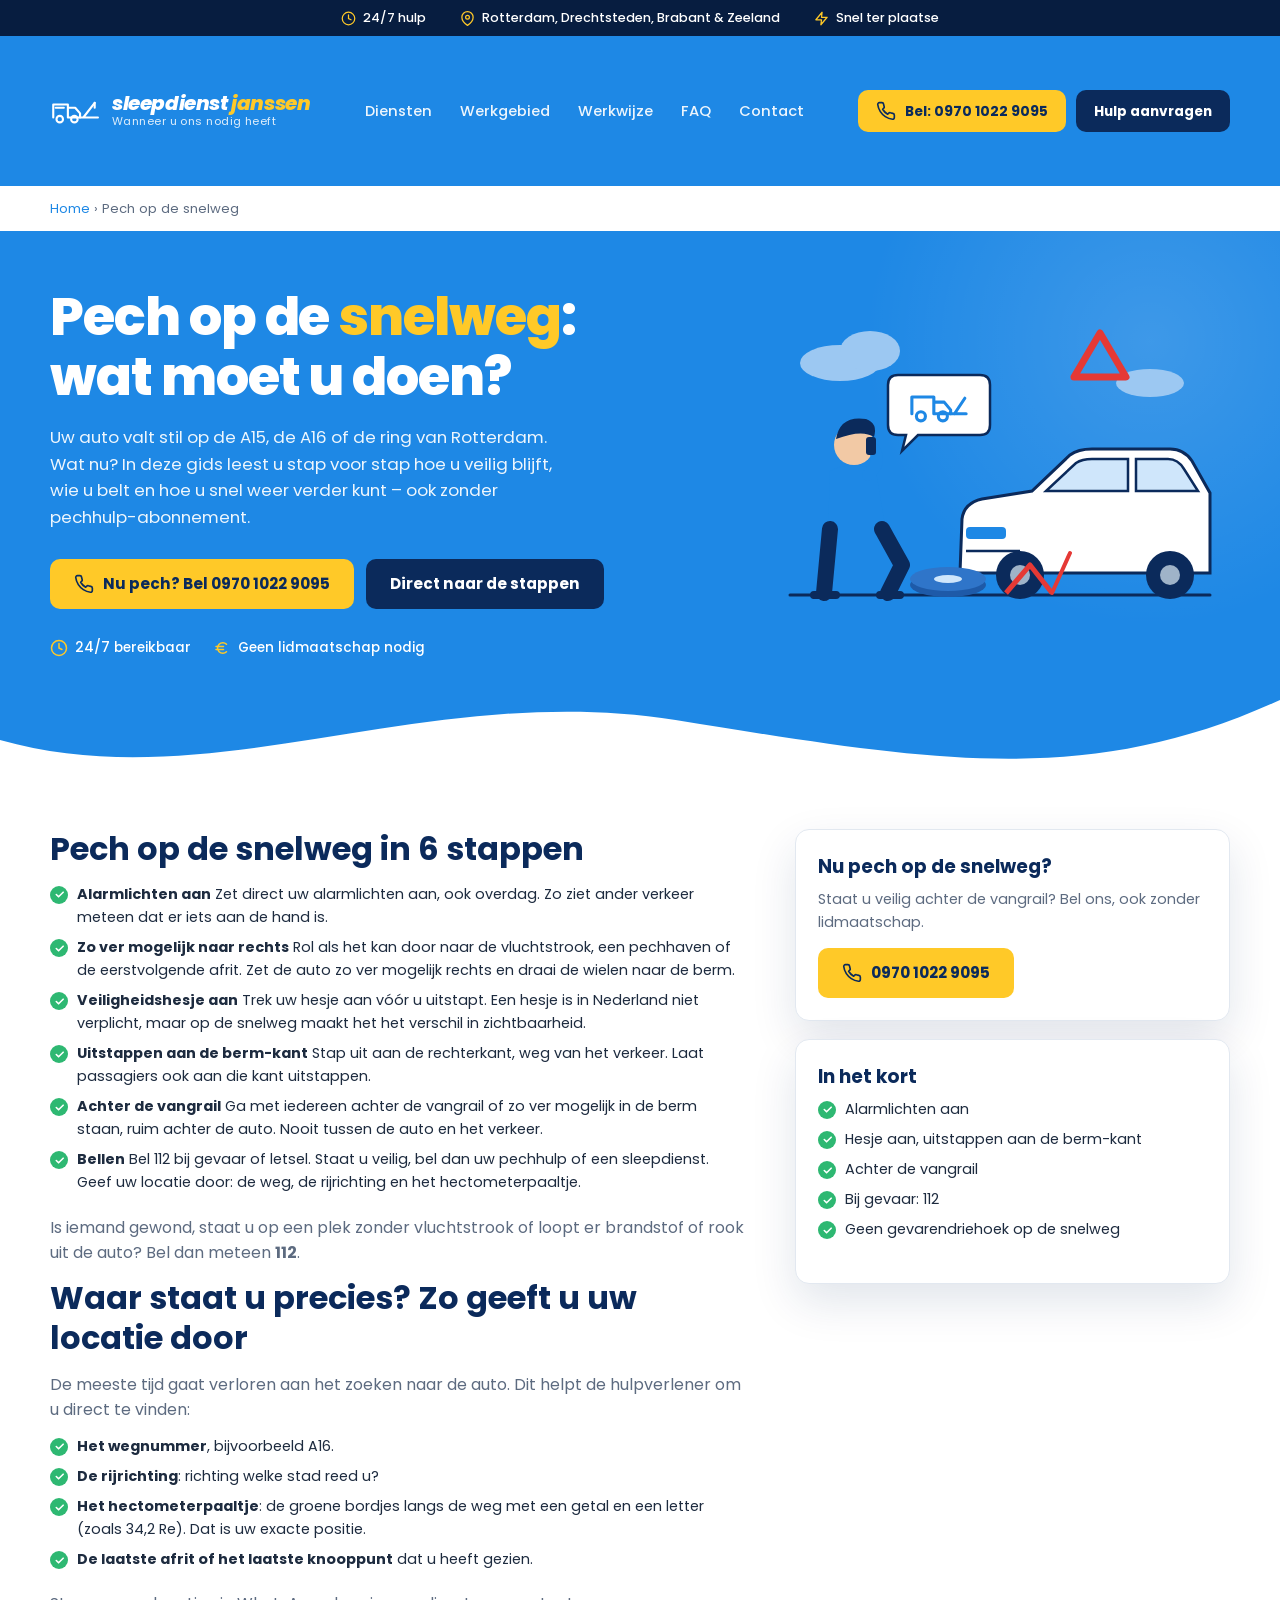
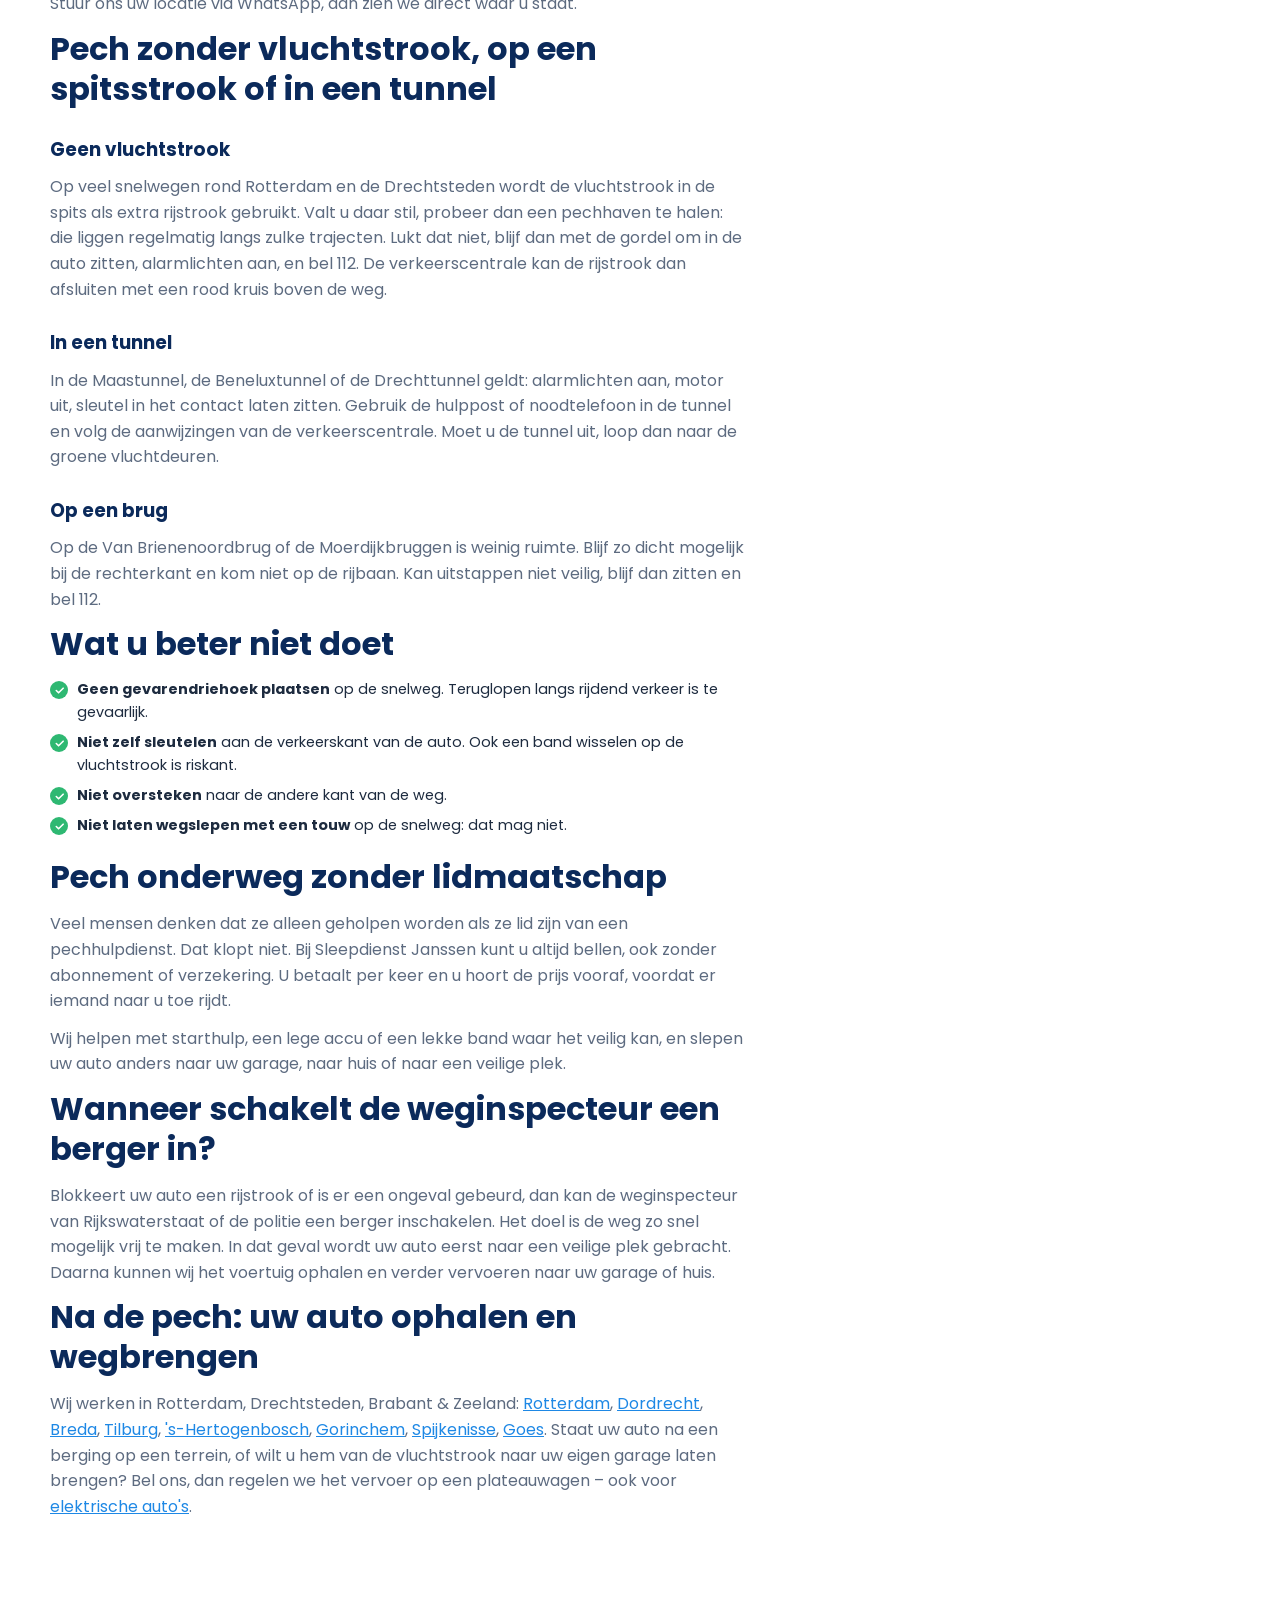
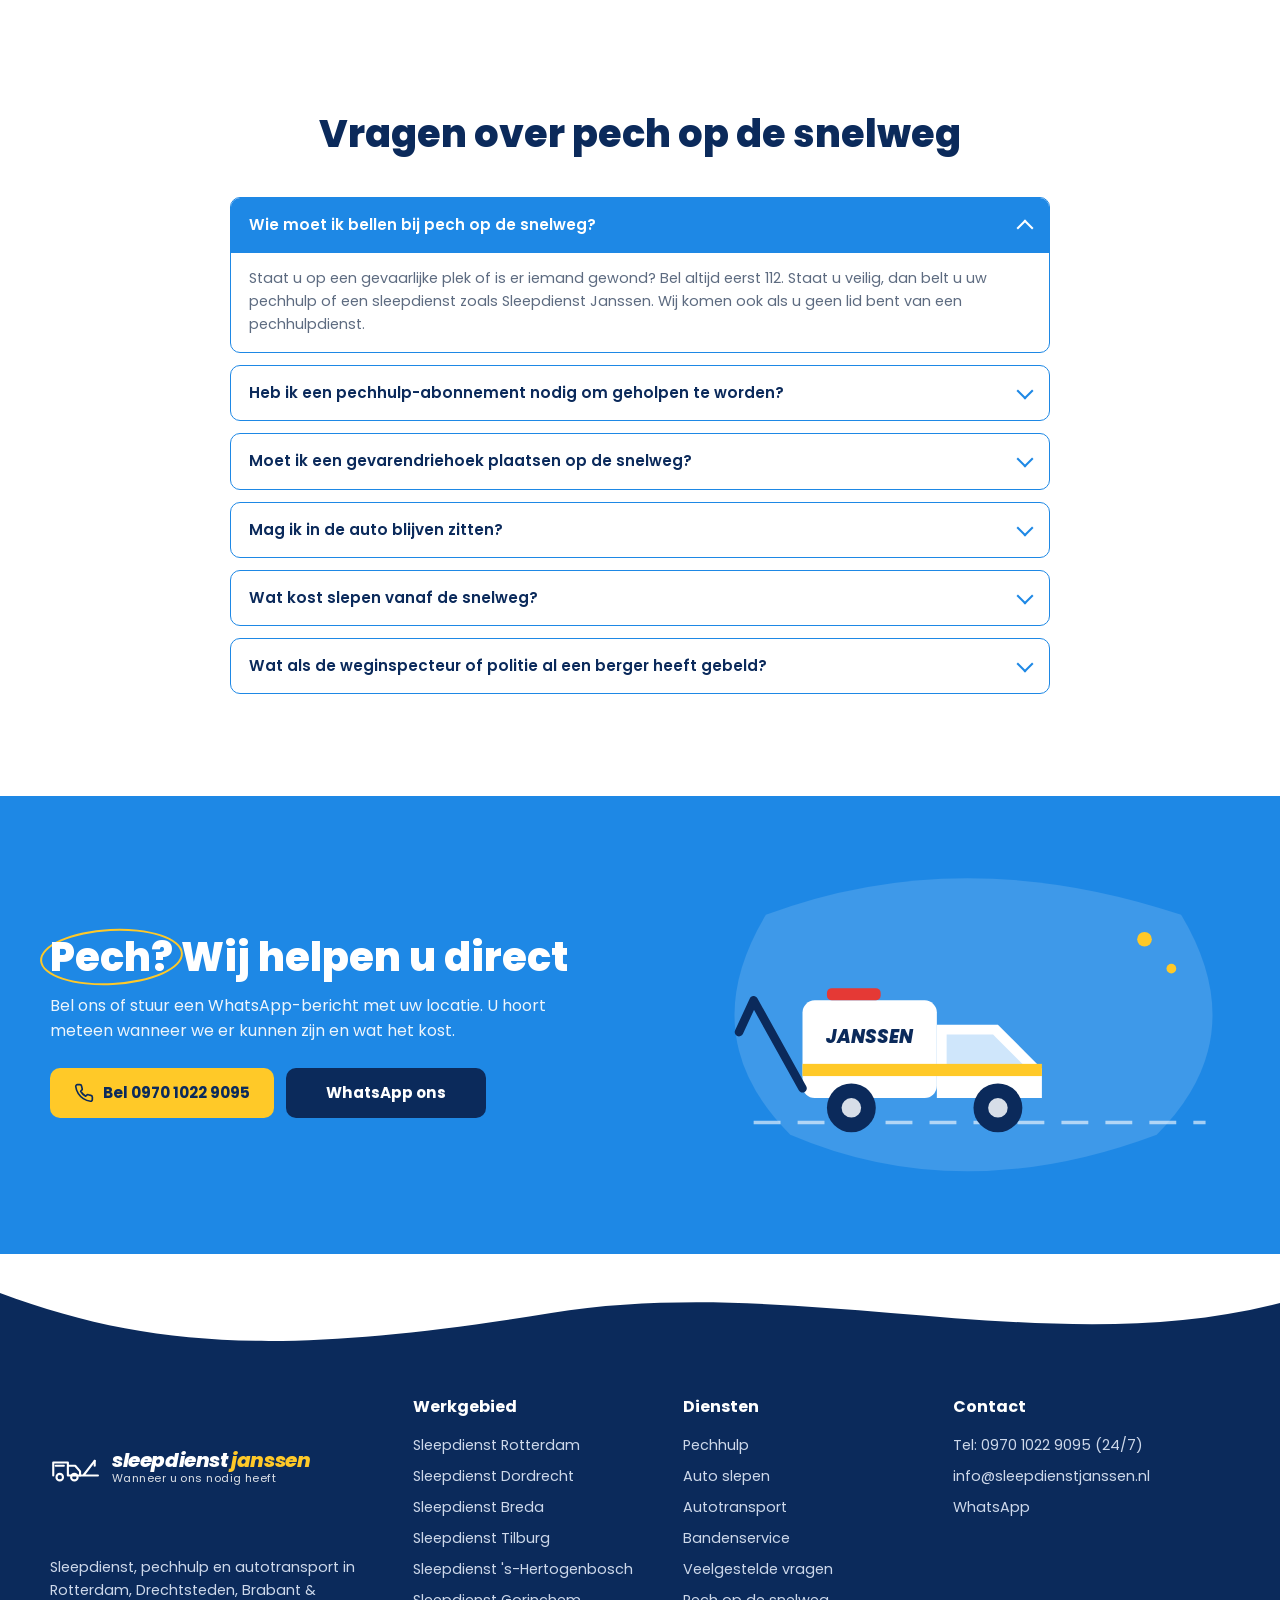
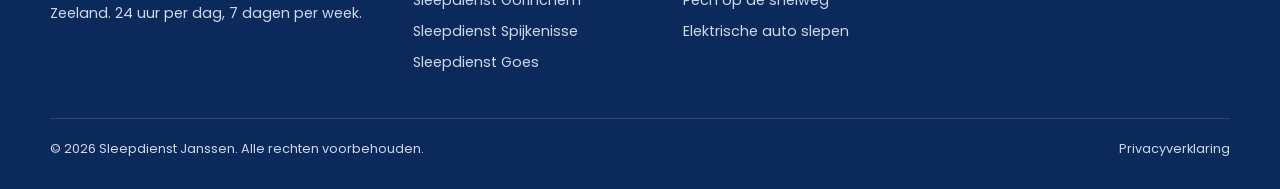
==== commit cb355292: "Add guide: Mag/kan je een elektrische auto slepen (+ internal links) Co-Authored-By: Claude Opus 5.5" ====
--- a/pech-op-de-snelweg/index.html
+++ b/pech-op-de-snelweg/index.html
@@ -163,7 +163,7 @@
       <p>Blokkeert uw auto een rijstrook of is er een ongeval gebeurd, dan kan de weginspecteur van Rijkswaterstaat of de politie een berger inschakelen. Het doel is de weg zo snel mogelijk vrij te maken. In dat geval wordt uw auto eerst naar een veilige plek gebracht. Daarna kunnen wij het voertuig ophalen en verder vervoeren naar uw garage of huis.</p>
 
       <h2>Na de pech: uw auto ophalen en wegbrengen</h2>
-      <p>Wij werken in Rotterdam, Drechtsteden, Brabant & Zeeland: <a href="/sleepdienst-rotterdam/">Rotterdam</a>, <a href="/sleepdienst-dordrecht/">Dordrecht</a>, <a href="/sleepdienst-breda/">Breda</a>, <a href="/sleepdienst-tilburg/">Tilburg</a>, <a href="/sleepdienst-den-bosch/">&#x27;s-Hertogenbosch</a>, <a href="/sleepdienst-gorinchem/">Gorinchem</a>, <a href="/sleepdienst-spijkenisse/">Spijkenisse</a>, <a href="/sleepdienst-goes/">Goes</a>. Staat uw auto na een berging op een terrein, of wilt u hem van de vluchtstrook naar uw eigen garage laten brengen? Bel ons, dan regelen we het vervoer op een plateauwagen – ook voor elektrische auto's.</p>
+      <p>Wij werken in Rotterdam, Drechtsteden, Brabant & Zeeland: <a href="/sleepdienst-rotterdam/">Rotterdam</a>, <a href="/sleepdienst-dordrecht/">Dordrecht</a>, <a href="/sleepdienst-breda/">Breda</a>, <a href="/sleepdienst-tilburg/">Tilburg</a>, <a href="/sleepdienst-den-bosch/">&#x27;s-Hertogenbosch</a>, <a href="/sleepdienst-gorinchem/">Gorinchem</a>, <a href="/sleepdienst-spijkenisse/">Spijkenisse</a>, <a href="/sleepdienst-goes/">Goes</a>. Staat uw auto na een berging op een terrein, of wilt u hem van de vluchtstrook naar uw eigen garage laten brengen? Bel ons, dan regelen we het vervoer op een plateauwagen – ook voor <a href="/elektrische-auto-slepen/">elektrische auto's</a>.</p>
     </article>
     <aside class="side">
       <div class="side-card">
@@ -229,7 +229,7 @@
         <p>Sleepdienst, pechhulp en autotransport in Rotterdam, Drechtsteden, Brabant & Zeeland. 24 uur per dag, 7 dagen per week.</p>
       </div>
       <div><h4>Werkgebied</h4><ul><li><a href="/sleepdienst-rotterdam/">Sleepdienst Rotterdam</a></li><li><a href="/sleepdienst-dordrecht/">Sleepdienst Dordrecht</a></li><li><a href="/sleepdienst-breda/">Sleepdienst Breda</a></li><li><a href="/sleepdienst-tilburg/">Sleepdienst Tilburg</a></li><li><a href="/sleepdienst-den-bosch/">Sleepdienst &#x27;s-Hertogenbosch</a></li><li><a href="/sleepdienst-gorinchem/">Sleepdienst Gorinchem</a></li><li><a href="/sleepdienst-spijkenisse/">Sleepdienst Spijkenisse</a></li><li><a href="/sleepdienst-goes/">Sleepdienst Goes</a></li></ul></div>
-      <div><h4>Diensten</h4><ul><li><a href="/#diensten">Pechhulp</a></li><li><a href="/#diensten">Auto slepen</a></li><li><a href="/#diensten">Autotransport</a></li><li><a href="/#diensten">Bandenservice</a></li><li><a href="/#faq">Veelgestelde vragen</a></li><li><a href="/pech-op-de-snelweg/">Pech op de snelweg</a></li></ul></div>
+      <div><h4>Diensten</h4><ul><li><a href="/#diensten">Pechhulp</a></li><li><a href="/#diensten">Auto slepen</a></li><li><a href="/#diensten">Autotransport</a></li><li><a href="/#diensten">Bandenservice</a></li><li><a href="/#faq">Veelgestelde vragen</a></li><li><a href="/pech-op-de-snelweg/">Pech op de snelweg</a></li><li><a href="/elektrische-auto-slepen/">Elektrische auto slepen</a></li></ul></div>
       <div><h4>Contact</h4><ul>
         <li>Tel: <a href="tel:+3197010229095">0970 1022 9095</a> (24/7)</li>
         <li><a href="mailto:info@sleepdienstjanssen.nl">info@sleepdienstjanssen.nl</a></li>
